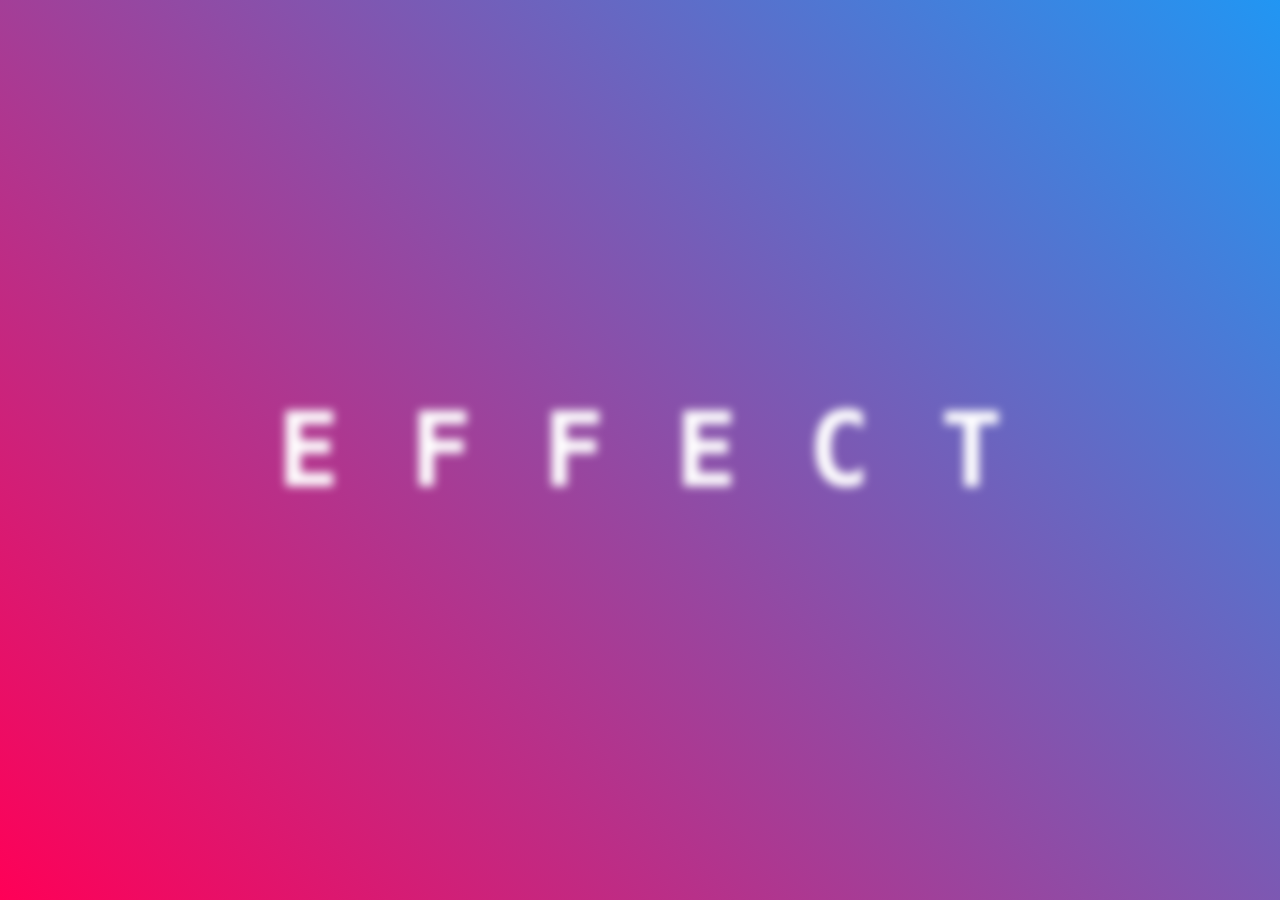
==== index.html @ c7c57780 "add focus effect" ====
<!DOCTYPE html>
<html lang="en">
<head>
    <meta charset="UTF-8">
    <meta http-equiv="X-UA-Compatible" content="IE=edge">
    <meta name="viewport" content="width=device-width, initial-scale=1.0">
    <title>Document</title>
    <link rel="stylesheet" href="style.css">
</head>
<body>
    <h2>
        <span><i></i>E</span>
        <span><i></i>F</span>
        <span><i></i>F</span>
        <span><i></i>E</span>
        <span><i></i>C</span>
        <span><i></i>T</span>
    </h2>
</body>
</html>
---- style.css ----
* {
    margin: 0;
    padding: 0;
    box-sizing: border-box;
    font-family: monospace;
    /* font-size: 60px; */
}

body {
    display: flex;
    align-items: center;
    justify-content: center;
    min-height: 100vh;
    background: linear-gradient(45deg, #ff0057, #2196f3);
}

h2 {
    position: relative;
    display: flex;
    gap: 60px;
    color: white;
    font-size: 8em;
    cursor: pointer;
}

h2 span {
    position: relative;
    filter: blur(5px);
    padding: 0 5px;
    transition: 0.5s;
}

h2 span:hover {
    filter: blur(0px);
    transition: 0s;
}

h2 span i {
    position: absolute;
    inset: 0;
    background: transparent;
}

h2 span:hover i:before {
    content: '';
    position: absolute;
    top: 0;
    left: 0;
    width: 5px;
    height: 20px;
    background: white;
    box-shadow: 0 102px #fff, 62px 102px #fff, 62px 0 #fff;
}

h2 span:hover i:after {
    content: '';
    position: absolute;
    top: 0;
    left: 0;
    width: 20px;
    height: 5px;
    background: white;
    box-shadow: 0 117px #fff, 45px 117px #fff, 45px 0 #fff;
}
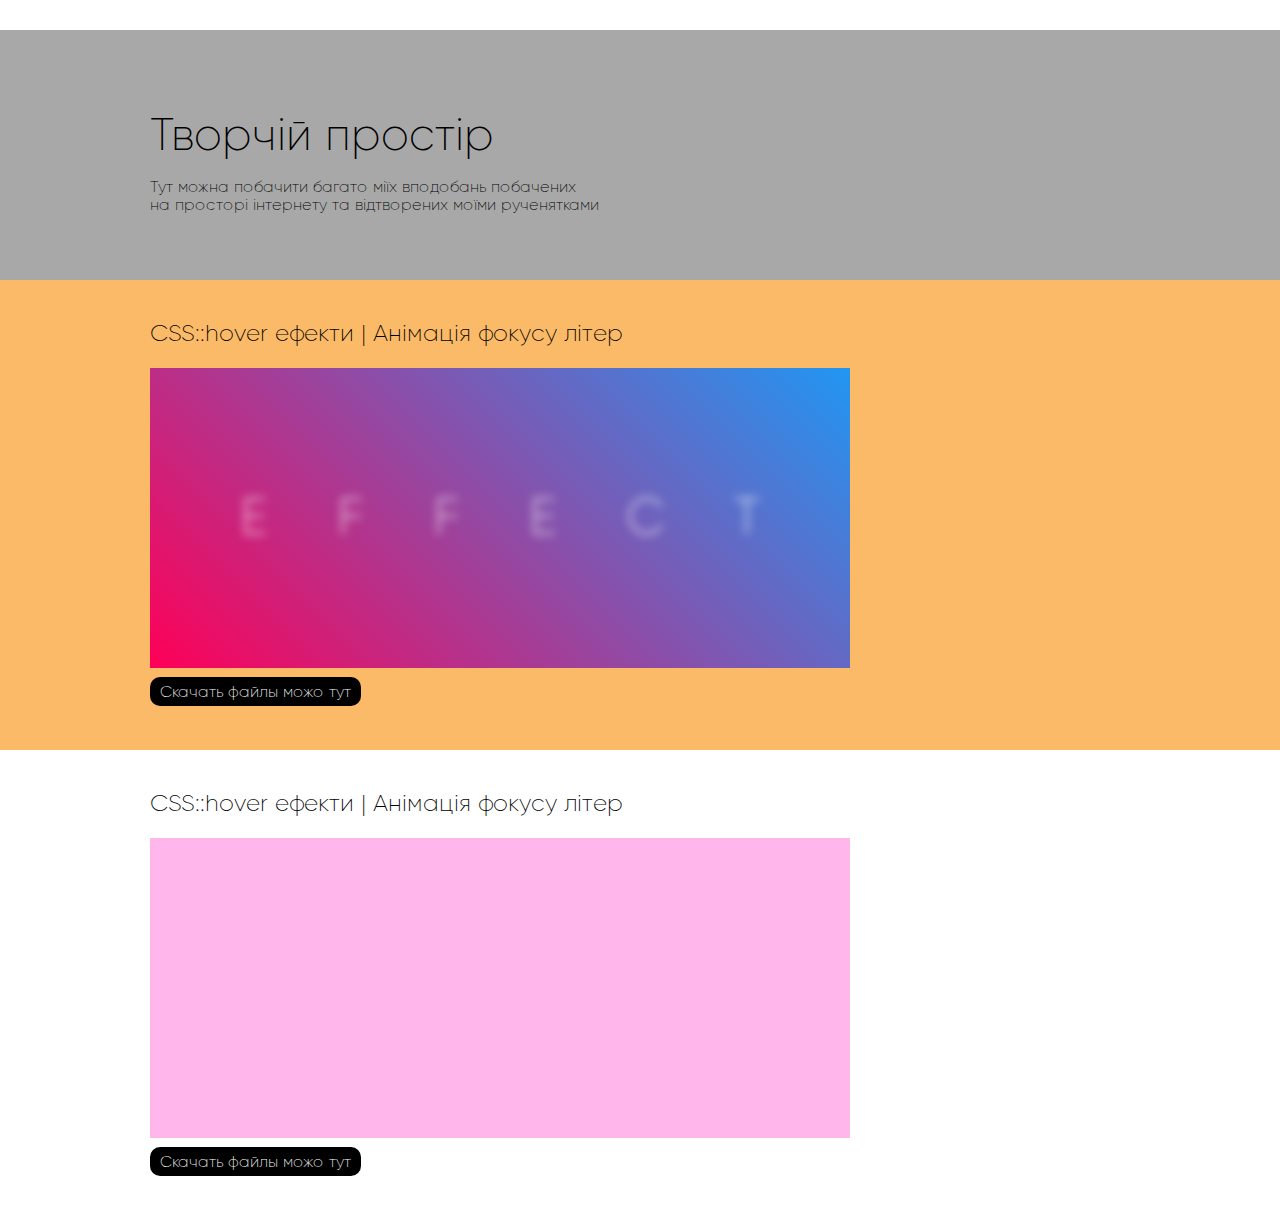
==== commit d0b081d8: "site with intresting animation" ====
--- a/index.html
+++ b/index.html
@@ -4,17 +4,51 @@
     <meta charset="UTF-8">
     <meta http-equiv="X-UA-Compatible" content="IE=edge">
     <meta name="viewport" content="width=device-width, initial-scale=1.0">
-    <title>Document</title>
-    <link rel="stylesheet" href="style.css">
+    <title>Вподобання</title>
+    <link rel="preload" href="fonts/Gilroy-UltraLight.woff" as="font">
+    <link rel="preload" href="fonts/Gilroy-UltraLight.woff2" as="font">
+    <link rel="stylesheet" href="css/normalize.css">
+    <link rel="stylesheet" href="css/style.css">
 </head>
 <body>
-    <h2>
-        <span><i></i>E</span>
-        <span><i></i>F</span>
-        <span><i></i>F</span>
-        <span><i></i>E</span>
-        <span><i></i>C</span>
-        <span><i></i>T</span>
-    </h2>
+    <header>
+        <div class="container">
+            <h1 class="header__h1">
+                Творчій простір
+            </h1>
+            <p class="header__p">
+                Тут можна побачити багато міїх вподобань побачених на просторі інтернету та відтворених моїми рученятками
+            </p>
+        </div>
+    </header>
+    <section class="section section-laters container">
+        <h2 class="title">
+            CSS::hover ефекти | Анімація фокусу літер
+        </h2>
+        <div class="show-box show-box-1">
+            <h2>
+                <span><i></i>E</span>
+                <span><i></i>F</span>
+                <span><i></i>F</span>
+                <span><i></i>E</span>
+                <span><i></i>C</span>
+                <span><i></i>T</span>
+            </h2>
+        </div>
+        <div class="btns-block">
+                <a class="btn-dowload" href="/download/focusLater.rar" download>Скачать файлы можо тут</a>
+        </div>
+    </section>
+    <section class="section  container">
+        <h2 class="title">
+            CSS::hover ефекти | Анімація фокусу літер
+        </h2>
+        <div class="show-box show-box-2">
+
+        </div>
+        <div class="btns-block">
+                <a class="btn-dowload" href="/download/focusLater.rar" download>Скачать файлы можо тут</a>
+        </div>
+    </section>
 </body>
 </html>--- a/css/style.css
+++ b/css/style.css
@@ -0,0 +1,127 @@
+@font-face {
+    font-family: "Gilroy";
+    src: local("Gilroy-UltraLight"), url("../fonts/Gilroy-UltraLight.woff2") format("woff2");
+    src: local("Gilroy-UltraLight"), url("../fonts/Gilroy-UltraLight.woff") format("woff");
+    font-weight: 600;
+    font-style: normal;
+    font-display: swap;
+}
+
+body {
+    margin: 0;
+    padding: 0;
+    box-sizing: border-box;
+    font-family: "Gilroy", sans-serif;
+    font-weight: 600;
+}
+
+.container {
+    padding: 0 150px;
+    margin: 0 auto;
+}
+
+header{
+    width: 100%;
+    height: 250px;
+    background-color: rgb(32%, 32%, 32%, 0.5);
+}
+
+.header__h1 {
+    margin-bottom: 0;
+    padding-top: 80px;
+    font-size: 45px;
+}
+
+.header__p {
+    max-width: 450px;
+}
+
+.section {
+    height: 450px;
+    padding-top: 20px;
+}
+
+.section-laters {
+    background-color: rgb(250, 186, 103);
+}
+
+.show-box {
+    margin-bottom: 15px;
+    width: 700px;
+    height: 300px;
+    /* background-color: white; */
+}
+
+.btn-dowload {
+    text-decoration: none;
+    color: white;
+    padding: 5px 10px;
+    background-color: black;
+    border-radius: 10px;
+    transition: .3s all ease-in-out;
+}
+
+.btn-dowload:hover {
+    color: black;
+    background-color: white;
+}
+
+.show-box-1 {
+    display: flex;
+    align-items: center;
+    justify-content: center;
+    background: linear-gradient(45deg, #ff0057, #2196f3);
+}
+
+.show-box-1 h2 {
+    position: relative;
+    display: flex;
+    gap: 60px;
+    color: white;
+    font-size: 50px;
+    cursor: pointer;
+}
+
+.show-box-1 h2 span {
+    position: relative;
+    filter: blur(5px);
+    padding: 0 5px;
+    transition: 0.5s;
+}
+
+.show-box-1 h2 span:hover {
+    filter: blur(0px);
+    transition: 0s;
+}
+
+.show-box-1 h2 span i {
+    position: absolute;
+    inset: 0;
+    background: transparent;
+}
+
+.show-box-1 h2 span:hover i:before {
+    content: '';
+    position: absolute;
+    top: -20px;
+    left: -10px;
+    width: 4px;
+    height: 20px;
+    background: white;
+    box-shadow: 0 79px #fff, 62px 79px #fff, 62px 0 #fff;
+}
+
+.show-box-1 h2 span:hover i:after {
+    content: '';
+    position: absolute;
+    top: -20px;
+    left: -10px;
+    width: 20px;
+    height: 4px;
+    background: white;
+    box-shadow: 0 94px #fff, 45px 94px #fff, 45px 0 #fff;
+}
+
+.show-box-2 {
+    background-color: #ffb6eb;
+}
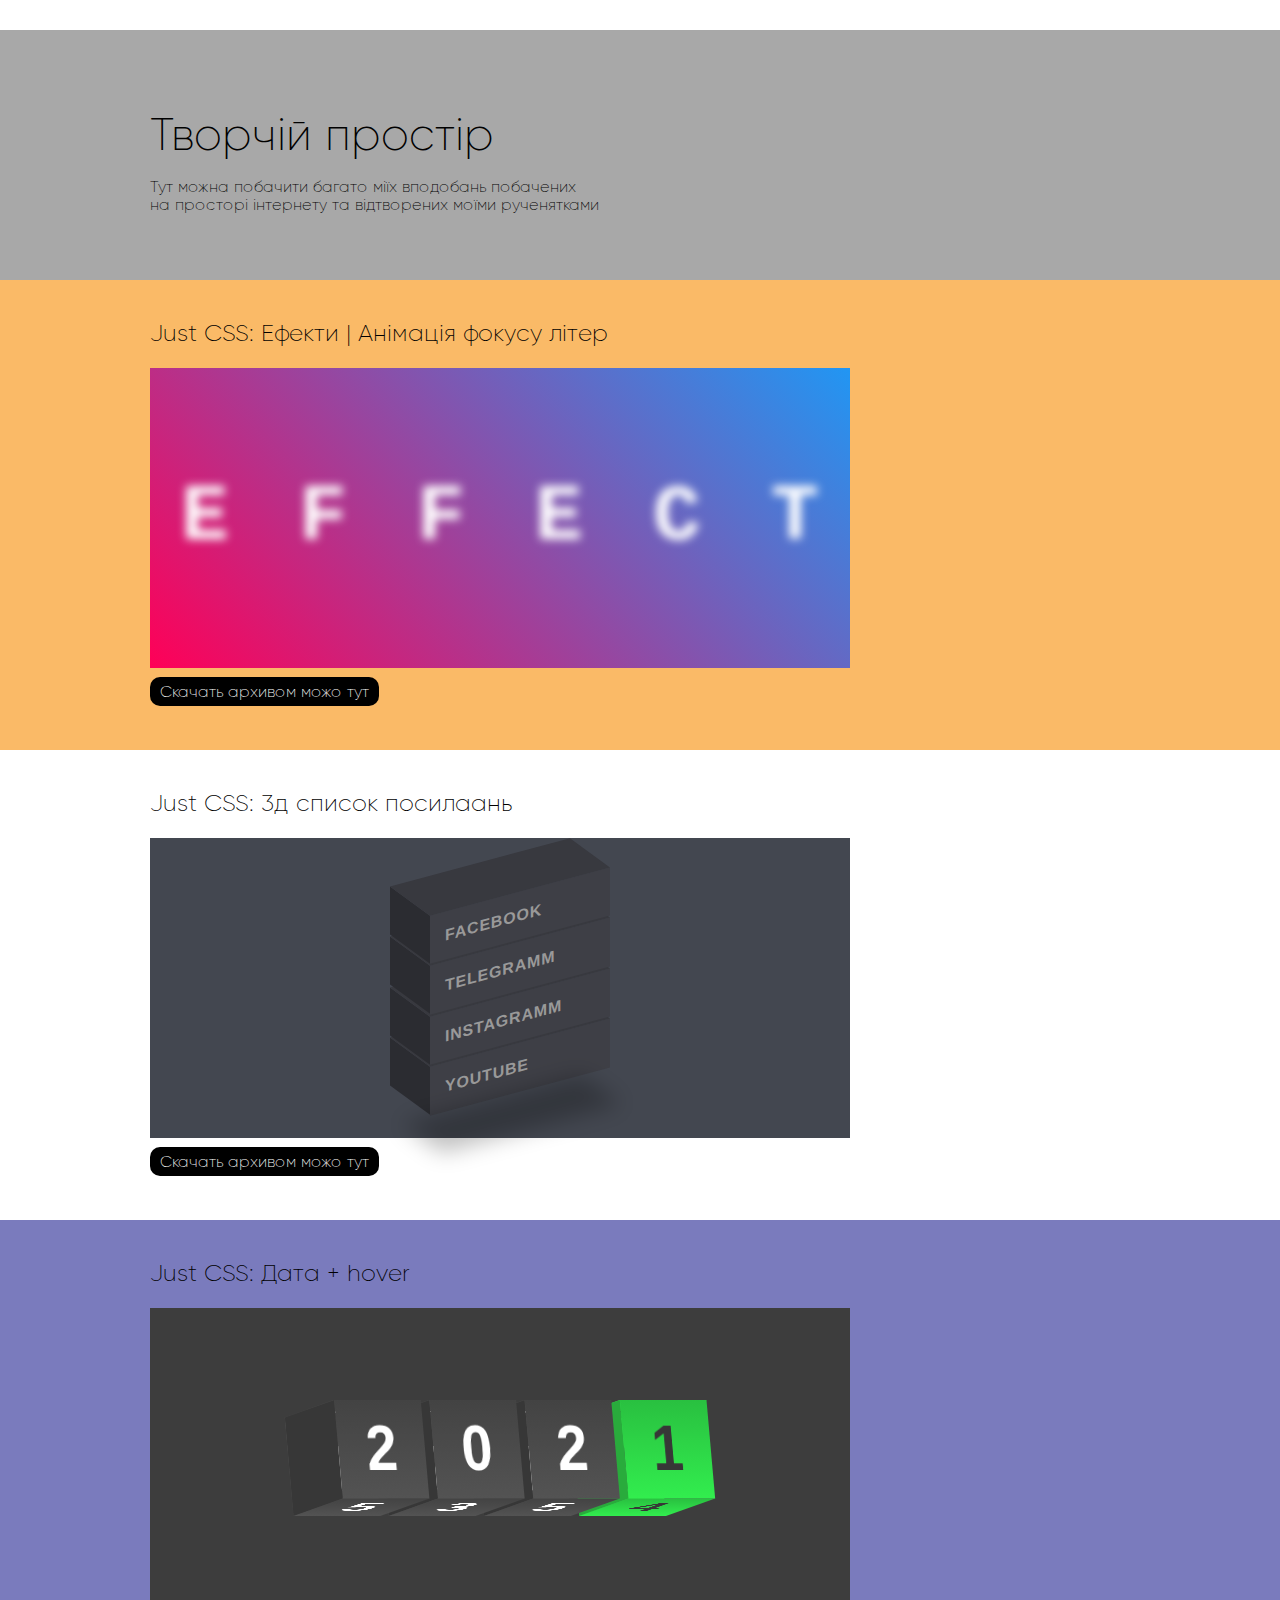
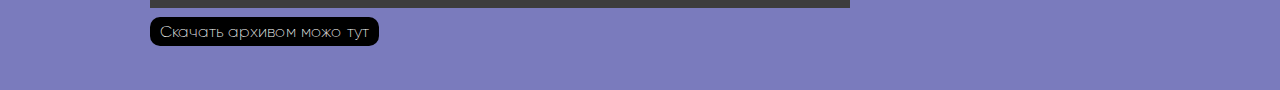
==== commit fd265660: "add date-rotate" ====
--- a/index.html
+++ b/index.html
@@ -7,6 +7,7 @@
     <title>Вподобання</title>
     <link rel="preload" href="fonts/Gilroy-UltraLight.woff" as="font">
     <link rel="preload" href="fonts/Gilroy-UltraLight.woff2" as="font">
+    <link rel="stylesheet" href="https://cdnjs.cloudflare.com/ajax/libs/font-awesome/6.1.1/css/all.min.css" integrity="sha512-KfkfwYDsLkIlwQp6LFnl8zNdLGxu9YAA1QvwINks4PhcElQSvqcyVLLD9aMhXd13uQjoXtEKNosOWaZqXgel0g==" crossorigin="anonymous" referrerpolicy="no-referrer" />
     <link rel="stylesheet" href="css/normalize.css">
     <link rel="stylesheet" href="css/style.css">
 </head>
@@ -23,7 +24,7 @@
     </header>
     <section class="section section-laters container">
         <h2 class="title">
-            CSS::hover ефекти | Анімація фокусу літер
+            Just CSS: Ефекти | Анімація фокусу літер
         </h2>
         <div class="show-box show-box-1">
             <h2>
@@ -36,18 +37,67 @@
             </h2>
         </div>
         <div class="btns-block">
-                <a class="btn-dowload" href="/download/focusLater.rar" download>Скачать файлы можо тут</a>
+                <a class="btn-dowload" href="/download/focusLater.rar" download>Скачать архивом можо тут</a>
         </div>
     </section>
     <section class="section  container">
         <h2 class="title">
-            CSS::hover ефекти | Анімація фокусу літер
+            Just CSS: 3д список посилаань
         </h2>
         <div class="show-box show-box-2">
-
+            <ul>
+                <li style="--i:4;--clr:#1877f2">
+                    <a href="#" ><span><i class="fa-brands fa-facebook-f"></i></span>Facebook</a>
+                </li>
+                <li style="--i:3;--clr:#1877f2">
+                    <a href="#" ><span><i class="fa-brands fa-telegram"></i></span>Telegramm</a>
+                </li>
+                <li style="--i:2;--clr:#eb3596">
+                    <a href="#" ><span><i class="fa-brands fa-instagram"></i></span>Instagramm</a>
+                </li>
+                <li style="--i:1;--clr:#ff0000">
+                    <a href="#" ><span><i class="fa-brands fa-youtube"></i></span>YouTube</a>
+                </li>
+            </ul>
         </div>
         <div class="btns-block">
-                <a class="btn-dowload" href="/download/focusLater.rar" download>Скачать файлы можо тут</a>
+                <a class="btn-dowload" href="/download/linksBox.rar" download>Скачать архивом можо тут</a>
+        </div>
+    </section>
+    <section class="section section-date  container">
+        <h2 class="title">
+            Just CSS: Дата + hover
+        </h2>
+        <div class="show-box show-box-3">
+            <div class="container">
+                <div class="text" style="--j:0">
+                    <span style="--i:0">2</span>
+                    <span style="--i:1">3</span>
+                    <span style="--i:2">4</span>
+                    <span style="--i:3">5</span>
+                </div>
+                <div class="text" style="--j:1">
+                    <span style="--i:0">0</span>
+                    <span style="--i:1">1</span>
+                    <span style="--i:2">2</span>
+                    <span style="--i:3">3</span>
+                </div>
+                <div class="text" style="--j:2">
+                    <span style="--i:0">2</span>
+                    <span style="--i:1">3</span>
+                    <span style="--i:2">4</span>
+                    <span style="--i:3">5</span>
+                </div>
+                <div class="text" style="--j:3">
+                    <span style="--i:0">1</span>
+                    <span style="--i:1">2</span>
+                    <span style="--i:2">3</span>
+                    <span style="--i:3">4</span>
+                </div>
+            </div>
+        </div>
+        <div class="btns-block">
+                <a class="btn-dowload" href="/download/dateRotate.rar" download>Скачать архивом можо тут</a>
         </div>
     </section>
 </body>
--- a/css/style.css
+++ b/css/style.css
@@ -1,3 +1,5 @@
+/* @import url('https://fonts.googlepis.com/css?family=Owald:400,700'); */
+
 @font-face {
     font-family: "Gilroy";
     src: local("Gilroy-UltraLight"), url("../fonts/Gilroy-UltraLight.woff2") format("woff2");
@@ -32,6 +34,10 @@
     font-size: 45px;
 }
 
+.title {
+    font-family: "Gilroy", sans-serif;
+}
+
 .header__p {
     max-width: 450px;
 }
@@ -78,8 +84,10 @@
     display: flex;
     gap: 60px;
     color: white;
-    font-size: 50px;
+    font-size: 80px;
+    font-weight: 1000px;
     cursor: pointer;
+    font-family: monospace;
 }
 
 .show-box-1 h2 span {
@@ -103,25 +111,212 @@
 .show-box-1 h2 span:hover i:before {
     content: '';
     position: absolute;
-    top: -20px;
-    left: -10px;
+    top: 0px;
+    left: -5px;
     width: 4px;
     height: 20px;
     background: white;
-    box-shadow: 0 79px #fff, 62px 79px #fff, 62px 0 #fff;
+    box-shadow: 0 79px #fff, 65px 79px #fff, 65px 0 #fff;
 }
 
 .show-box-1 h2 span:hover i:after {
     content: '';
     position: absolute;
-    top: -20px;
-    left: -10px;
+    top: 0px;
+    left: -5px;
     width: 20px;
     height: 4px;
     background: white;
-    box-shadow: 0 94px #fff, 45px 94px #fff, 45px 0 #fff;
+    box-shadow: 0 94px #fff, 48px 94px #fff, 48px 0 #fff;
 }
 
 .show-box-2 {
-    background-color: #ffb6eb;
-}
+    /* background-color: #ffb6eb; */
+    font-family: 'Owald', sans-serif;
+    display: flex;
+    justify-content: center;
+    align-items: center;
+    /* min-height: 100vh; */
+    background-color: #434750;
+}
+
+
+.show-box-2 ul {
+    position: relative;
+    padding-top: 20px;
+    transform: skewY(-15deg);
+}
+
+.show-box-2 ul li {
+    position: relative;
+    margin-bottom: 2px;
+    list-style: none;
+    width: 150px;
+    background: #3e3f46;
+    padding: 15px;
+    /* color: white; */
+    transition: 0.5s;
+    z-index: calc(var(--i) * 1);
+}
+
+.show-box-2 ul li:hover {
+    transform: translateX(-50px);
+    background-color: var(--clr);
+}
+
+.show-box-2 ul li:before {
+    content: '';
+    position: absolute;
+    top: 0;
+    left: -40px;
+    width: 40px;
+    height: 100%;
+    background: #3e3f46;
+    /* background: black; */
+    filter: brightness(0.7);
+    transform-origin: right;
+    transform: skewY(45deg); 
+    transition: 0.5s;
+}
+
+.show-box-2 li:hover::before {
+    background: var(--clr);
+    filter: brightness(0.7);
+}
+
+.show-box-2 li::after {
+    content: '';
+    position: absolute;
+    top: -40px;
+    left: 0;
+    width: 100%;
+    height: 40px;
+    background: #3e3f46;
+    filter: brightness(0.9);
+    transform-origin: bottom;
+    transform: skewX(45deg);
+    transition: 0.5s;
+}
+
+.show-box-2 li:hover::after {
+    background: var(--clr);
+    filter: brightness(0.7);
+}
+
+.show-box-2 li a {
+    text-decoration: none;
+    color: #999;
+    display: block;
+    text-transform: uppercase;
+    letter-spacing: 0.05em;
+    transition: 0.5s;
+}
+
+.show-box-2 li:hover a {
+    color: #fff;
+}
+
+.show-box-2 li:last-child:after {
+    box-shadow: -77px 89px 20px rgba(0,0,0,0.25);
+}
+
+.show-box-2 li span {
+    position: absolute;
+    top: 0;
+    left: -40px;
+    width: 40px;
+    height: 100%;
+    /* background: #3e3f46; */
+    /* filter: brightness(0.7); */
+    transform-origin: right;
+    transform: skewY(45deg); 
+    /* transition: 0.5s; */
+    display: flex;
+    justify-content: center;
+    align-items: center;
+    opacity: 0.5;
+    font-size: 1.25em;
+
+}
+
+.show-box-2 li:hover span {
+    opacity: 1;
+    
+}
+
+.ff {
+    color: #eb3596;
+}
+
+@import url('https://fonts.googleapis.com/css2?family=Oswald:wght@500;600;700&display=swap');
+
+.section-date {
+    background-color: #7a7bbd;
+}
+
+.show-box-3 {
+    font-family: 'Oswald', sans-serif;
+    display: flex;
+    align-items: center;
+    justify-content: center;
+    background-color: #3d3d3d;
+}
+
+.show-box-3 .container {
+    display: flex;
+    transform-style: preserve-3d;
+    gap: 10px;
+    transform: rotateY(30deg) rotateX(10deg);
+}
+
+.show-box-3 .container .text {
+    position: relative;
+    width: 100px;
+    height: 100px;
+    transform-style: preserve-3d;
+    transition: 2.3s ease-in-out all;
+    transition-delay: calc(0.25s * var(--j));
+}
+
+.show-box-3 .container .text::before {
+    content: '';
+    position: absolute;
+    width: 100%;
+    height: 100%;
+    background: #373737;
+    transform-origin: left;
+    transform: rotateY(90deg) translateX(-50px);
+}
+
+.show-box-3 .container:hover .text:last-child {
+    transform: rotateX(-630deg);
+}
+
+.show-box-3 .container:hover .text {
+    transform: rotateX(360deg);
+}
+
+.show-box-3 .container .text span {
+    position: absolute;
+    top: 0;
+    left: 0;
+    width: 100%;
+    height: 100%;
+    background: linear-gradient(#434343, #535353);
+    display: flex;
+    justify-content: center;
+    align-items: center;
+    font-size: 4em;
+    color: #fff;
+    transform-style: preserve-3d;
+    transform: rotateX(calc(90deg * var(--i))) translateZ(50px);
+}
+
+.show-box-3 .container .text:last-child span {
+    background: linear-gradient(#29c040, #32ed4e);
+    color: #373737;
+}
+
+.show-box-3 .container .text:last-child:before {
+    background: #29ab3c;
+}